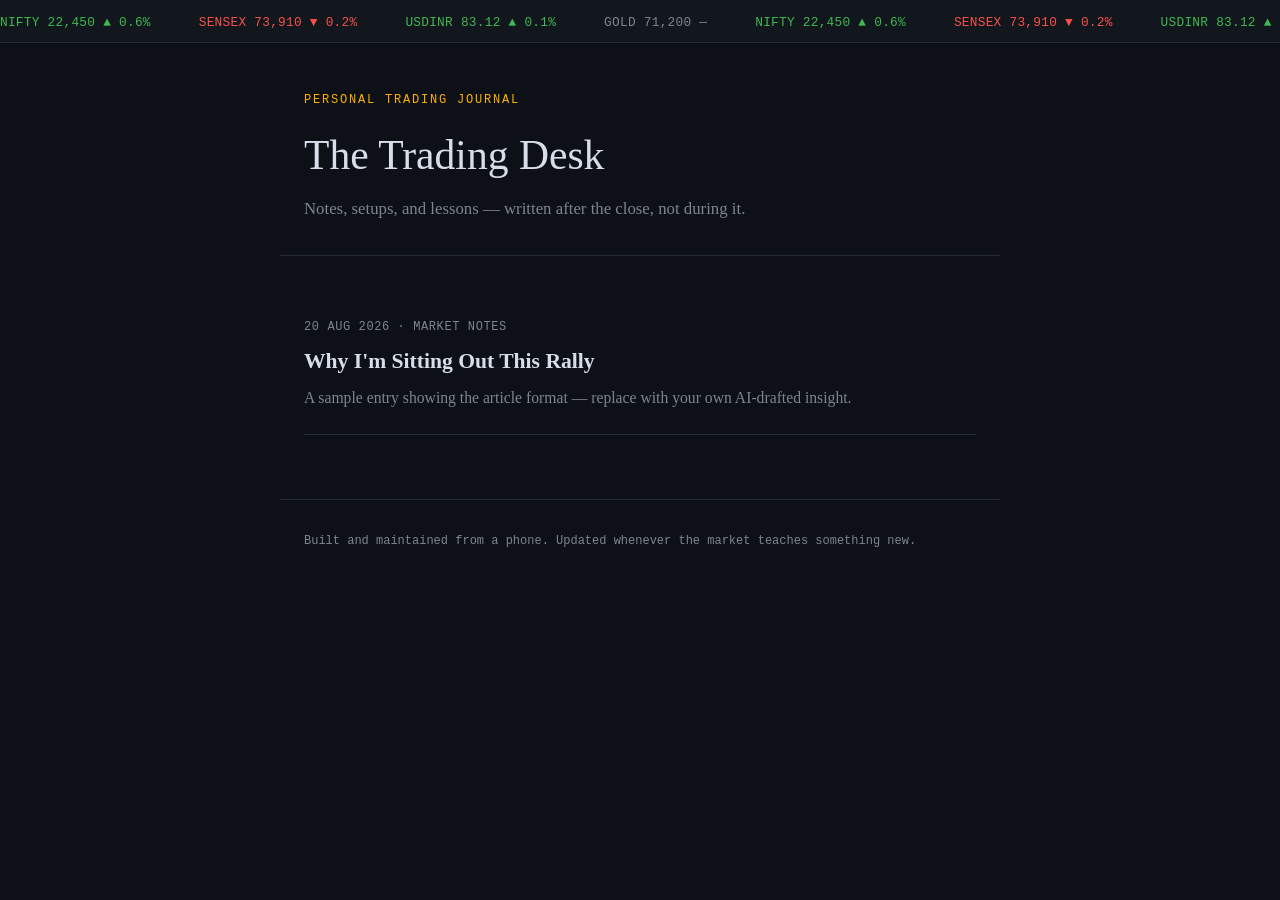
==== index.html @ 8c855058 "Initial site" ====
<!DOCTYPE html>
<html lang="en">
<head>
<meta charset="UTF-8">
<meta name="viewport" content="width=device-width, initial-scale=1.0">
<title>The Trading Desk — Notes & Insights</title>
<link rel="stylesheet" href="style.css">
</head>
<body>

<div class="ticker-bar">
  <div class="ticker-track">
    <span class="up">NIFTY 22,450 ▲ 0.6%</span>
    <span class="down">SENSEX 73,910 ▼ 0.2%</span>
    <span class="up">USDINR 83.12 ▲ 0.1%</span>
    <span>GOLD 71,200 —</span>
    <span class="up">NIFTY 22,450 ▲ 0.6%</span>
    <span class="down">SENSEX 73,910 ▼ 0.2%</span>
    <span class="up">USDINR 83.12 ▲ 0.1%</span>
    <span>GOLD 71,200 —</span>
  </div>
</div>

<header class="masthead">
  <p class="eyebrow">Personal trading journal</p>
  <h1 class="title">The Trading Desk</h1>
  <p class="subtitle">Notes, setups, and lessons — written after the close, not during it.</p>
</header>

<main id="entries">
  <a class="entry" href="articles/first-entry.html">
    <span class="entry-meta">20 AUG 2026 · MARKET NOTES</span>
    <h2 class="entry-title">Why I'm Sitting Out This Rally</h2>
    <p class="entry-excerpt">A sample entry showing the article format — replace with your own AI-drafted insight.</p>
  </a>

  <!-- New entries go above this line. Copy the block above for each new article. -->
</main>

<footer>
  Built and maintained from a phone. Updated whenever the market teaches something new.
</footer>

</body>
</html>
---- style.css ----
:root {
  --bg: #0d1117;
  --bg-raised: #12161d;
  --ink: #d8dee9;
  --ink-dim: #7d8590;
  --amber: #ffb000;
  --amber-dim: #8a6111;
  --green: #3fb950;
  --red: #f85149;
  --rule: #232b36;
  --serif: Georgia, 'Times New Roman', serif;
  --mono: 'JetBrains Mono', 'Courier New', monospace;
}

* { box-sizing: border-box; }

body {
  margin: 0;
  background: var(--bg);
  color: var(--ink);
  font-family: var(--serif);
  line-height: 1.6;
}

/* --- Ticker header: the signature element --- */
.ticker-bar {
  background: var(--bg-raised);
  border-bottom: 1px solid var(--rule);
  overflow: hidden;
  white-space: nowrap;
  padding: 8px 0;
}

.ticker-track {
  display: inline-block;
  animation: scroll-ticker 40s linear infinite;
  font-family: var(--mono);
  font-size: 0.8rem;
  letter-spacing: 0.02em;
}

.ticker-track span {
  margin-right: 2.5rem;
  color: var(--ink-dim);
}

.ticker-track .up { color: var(--green); }
.ticker-track .down { color: var(--red); }

@keyframes scroll-ticker {
  0% { transform: translateX(0); }
  100% { transform: translateX(-50%); }
}

@media (prefers-reduced-motion: reduce) {
  .ticker-track { animation: none; }
}

header.masthead {
  max-width: 720px;
  margin: 0 auto;
  padding: 3rem 1.5rem 2rem;
  border-bottom: 1px solid var(--rule);
}

.eyebrow {
  font-family: var(--mono);
  font-size: 0.75rem;
  letter-spacing: 0.15em;
  text-transform: uppercase;
  color: var(--amber);
  margin: 0 0 0.75rem;
}

h1.title {
  font-size: 2.6rem;
  margin: 0 0 0.5rem;
  color: var(--ink);
  font-weight: 400;
}

.subtitle {
  color: var(--ink-dim);
  font-size: 1.05rem;
  margin: 0;
}

main {
  max-width: 720px;
  margin: 0 auto;
  padding: 2rem 1.5rem 4rem;
}

.entry {
  display: block;
  padding: 1.5rem 0;
  border-bottom: 1px solid var(--rule);
  text-decoration: none;
  color: inherit;
}

.entry:hover .entry-title { color: var(--amber); }

.entry-meta {
  font-family: var(--mono);
  font-size: 0.75rem;
  color: var(--ink-dim);
  letter-spacing: 0.05em;
}

.entry-title {
  font-size: 1.35rem;
  margin: 0.4rem 0 0.4rem;
  color: var(--ink);
  transition: color 0.15s ease;
}

.entry-excerpt {
  color: var(--ink-dim);
  font-size: 0.98rem;
  margin: 0;
}

article.post h1 {
  font-size: 2.1rem;
  font-weight: 400;
  margin-bottom: 0.3rem;
}

article.post .post-meta {
  font-family: var(--mono);
  font-size: 0.8rem;
  color: var(--ink-dim);
  margin-bottom: 2rem;
  display: block;
}

article.post p {
  font-size: 1.05rem;
}

article.post h2 {
  font-size: 1.4rem;
  font-weight: 400;
  color: var(--amber);
  margin-top: 2.2rem;
  border-left: 3px solid var(--amber-dim);
  padding-left: 0.75rem;
}

.back-link {
  display: inline-block;
  margin-top: 2rem;
  font-family: var(--mono);
  font-size: 0.8rem;
  color: var(--amber);
  text-decoration: none;
}

footer {
  max-width: 720px;
  margin: 0 auto;
  padding: 2rem 1.5rem 3rem;
  font-family: var(--mono);
  font-size: 0.75rem;
  color: var(--ink-dim);
  border-top: 1px solid var(--rule);
}
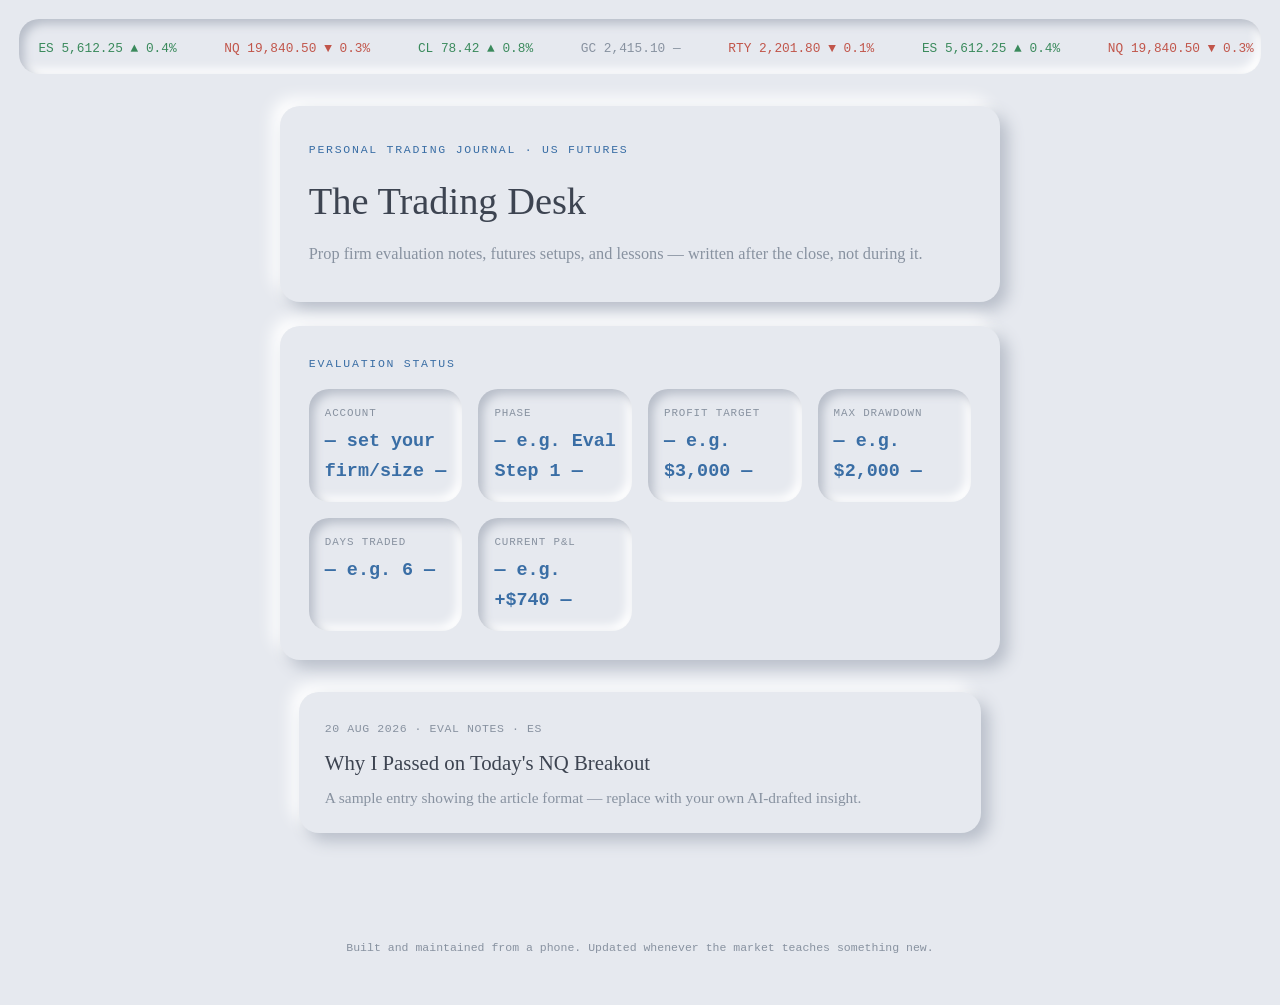
==== commit 27db0f9e: "Neomorphic redesign" ====
--- a/index.html
+++ b/index.html
@@ -8,29 +8,61 @@
 </head>
 <body>
 
-<div class="ticker-bar">
+<div class="ticker-bar pressed">
   <div class="ticker-track">
-    <span class="up">NIFTY 22,450 ▲ 0.6%</span>
-    <span class="down">SENSEX 73,910 ▼ 0.2%</span>
-    <span class="up">USDINR 83.12 ▲ 0.1%</span>
-    <span>GOLD 71,200 —</span>
-    <span class="up">NIFTY 22,450 ▲ 0.6%</span>
-    <span class="down">SENSEX 73,910 ▼ 0.2%</span>
-    <span class="up">USDINR 83.12 ▲ 0.1%</span>
-    <span>GOLD 71,200 —</span>
+    <span class="up">ES 5,612.25 ▲ 0.4%</span>
+    <span class="down">NQ 19,840.50 ▼ 0.3%</span>
+    <span class="up">CL 78.42 ▲ 0.8%</span>
+    <span>GC 2,415.10 —</span>
+    <span class="down">RTY 2,201.80 ▼ 0.1%</span>
+    <span class="up">ES 5,612.25 ▲ 0.4%</span>
+    <span class="down">NQ 19,840.50 ▼ 0.3%</span>
+    <span class="up">CL 78.42 ▲ 0.8%</span>
+    <span>GC 2,415.10 —</span>
+    <span class="down">RTY 2,201.80 ▼ 0.1%</span>
   </div>
 </div>
 
-<header class="masthead">
-  <p class="eyebrow">Personal trading journal</p>
+<header class="masthead raised">
+  <p class="eyebrow">Personal trading journal · US Futures</p>
   <h1 class="title">The Trading Desk</h1>
-  <p class="subtitle">Notes, setups, and lessons — written after the close, not during it.</p>
+  <p class="subtitle">Prop firm evaluation notes, futures setups, and lessons — written after the close, not during it.</p>
 </header>
 
+<section class="progress-panel raised">
+  <p class="eyebrow" style="margin-bottom:1rem;">Evaluation status</p>
+  <div class="progress-grid">
+    <div class="progress-item pressed">
+      <span class="progress-label">Account</span>
+      <span class="progress-value">— set your firm/size —</span>
+    </div>
+    <div class="progress-item pressed">
+      <span class="progress-label">Phase</span>
+      <span class="progress-value">— e.g. Eval Step 1 —</span>
+    </div>
+    <div class="progress-item pressed">
+      <span class="progress-label">Profit target</span>
+      <span class="progress-value">— e.g. $3,000 —</span>
+    </div>
+    <div class="progress-item pressed">
+      <span class="progress-label">Max drawdown</span>
+      <span class="progress-value">— e.g. $2,000 —</span>
+    </div>
+    <div class="progress-item pressed">
+      <span class="progress-label">Days traded</span>
+      <span class="progress-value">— e.g. 6 —</span>
+    </div>
+    <div class="progress-item pressed">
+      <span class="progress-label">Current P&L</span>
+      <span class="progress-value">— e.g. +$740 —</span>
+    </div>
+  </div>
+</section>
+
 <main id="entries">
-  <a class="entry" href="articles/first-entry.html">
-    <span class="entry-meta">20 AUG 2026 · MARKET NOTES</span>
-    <h2 class="entry-title">Why I'm Sitting Out This Rally</h2>
+  <a class="entry raised" href="articles/first-entry.html">
+    <span class="entry-meta">20 AUG 2026 · EVAL NOTES · ES</span>
+    <h2 class="entry-title">Why I Passed on Today's NQ Breakout</h2>
     <p class="entry-excerpt">A sample entry showing the article format — replace with your own AI-drafted insight.</p>
   </a>
 
--- a/style.css
+++ b/style.css
@@ -1,13 +1,12 @@
 :root {
-  --bg: #0d1117;
-  --bg-raised: #12161d;
-  --ink: #d8dee9;
-  --ink-dim: #7d8590;
-  --amber: #ffb000;
-  --amber-dim: #8a6111;
-  --green: #3fb950;
-  --red: #f85149;
-  --rule: #232b36;
+  --bg: #e6e9ef;
+  --text: #3d4451;
+  --text-dim: #8892a0;
+  --accent: #3a6ea5;
+  --up: #3a8a5c;
+  --down: #c1554a;
+  --shadow-light: #ffffff;
+  --shadow-dark: #b8bec9;
   --serif: Georgia, 'Times New Roman', serif;
   --mono: 'JetBrains Mono', 'Courier New', monospace;
 }
@@ -17,18 +16,32 @@
 body {
   margin: 0;
   background: var(--bg);
-  color: var(--ink);
+  color: var(--text);
   font-family: var(--serif);
   line-height: 1.6;
 }
 
-/* --- Ticker header: the signature element --- */
+/* Neomorphic raised surface */
+.raised {
+  background: var(--bg);
+  border-radius: 20px;
+  box-shadow: 8px 8px 16px var(--shadow-dark),
+              -8px -8px 16px var(--shadow-light);
+}
+
+/* Neomorphic pressed/inset surface */
+.pressed {
+  background: var(--bg);
+  border-radius: 20px;
+  box-shadow: inset 5px 5px 10px var(--shadow-dark),
+              inset -5px -5px 10px var(--shadow-light);
+}
+
 .ticker-bar {
-  background: var(--bg-raised);
-  border-bottom: 1px solid var(--rule);
+  margin: 1.2rem 1.2rem 0;
+  padding: 0.9rem 1.2rem;
   overflow: hidden;
   white-space: nowrap;
-  padding: 8px 0;
 }
 
 .ticker-track {
@@ -36,133 +49,165 @@
   animation: scroll-ticker 40s linear infinite;
   font-family: var(--mono);
   font-size: 0.8rem;
-  letter-spacing: 0.02em;
-}
-
-.ticker-track span {
-  margin-right: 2.5rem;
-  color: var(--ink-dim);
-}
-
-.ticker-track .up { color: var(--green); }
-.ticker-track .down { color: var(--red); }
+}
+
+.ticker-track span { margin-right: 2.5rem; color: var(--text-dim); }
+.ticker-track .up { color: var(--up); }
+.ticker-track .down { color: var(--down); }
 
 @keyframes scroll-ticker {
   0% { transform: translateX(0); }
   100% { transform: translateX(-50%); }
 }
-
 @media (prefers-reduced-motion: reduce) {
   .ticker-track { animation: none; }
 }
 
 header.masthead {
   max-width: 720px;
-  margin: 0 auto;
-  padding: 3rem 1.5rem 2rem;
-  border-bottom: 1px solid var(--rule);
+  margin: 2rem auto 1.5rem;
+  padding: 2.2rem 1.8rem;
 }
 
 .eyebrow {
   font-family: var(--mono);
-  font-size: 0.75rem;
+  font-size: 0.72rem;
   letter-spacing: 0.15em;
   text-transform: uppercase;
-  color: var(--amber);
+  color: var(--accent);
   margin: 0 0 0.75rem;
 }
 
 h1.title {
-  font-size: 2.6rem;
+  font-size: 2.4rem;
   margin: 0 0 0.5rem;
-  color: var(--ink);
   font-weight: 400;
 }
 
 .subtitle {
-  color: var(--ink-dim);
-  font-size: 1.05rem;
+  color: var(--text-dim);
+  font-size: 1.02rem;
   margin: 0;
 }
 
+.progress-panel {
+  max-width: 720px;
+  margin: 0 auto 2rem;
+  padding: 1.8rem;
+}
+
+.progress-grid {
+  display: grid;
+  grid-template-columns: repeat(auto-fit, minmax(150px, 1fr));
+  gap: 1rem;
+}
+
+.progress-item {
+  padding: 1rem;
+  display: flex;
+  flex-direction: column;
+  gap: 0.3rem;
+}
+
+.progress-label {
+  font-family: var(--mono);
+  font-size: 0.68rem;
+  letter-spacing: 0.08em;
+  text-transform: uppercase;
+  color: var(--text-dim);
+}
+
+.progress-value {
+  font-family: var(--mono);
+  font-size: 1.15rem;
+  color: var(--accent);
+  font-weight: 600;
+}
+
 main {
   max-width: 720px;
   margin: 0 auto;
-  padding: 2rem 1.5rem 4rem;
+  padding: 0 1.2rem 4rem;
 }
 
 .entry {
   display: block;
-  padding: 1.5rem 0;
-  border-bottom: 1px solid var(--rule);
+  padding: 1.4rem 1.6rem;
+  margin-bottom: 1.1rem;
   text-decoration: none;
   color: inherit;
-}
-
-.entry:hover .entry-title { color: var(--amber); }
+  transition: box-shadow 0.2s ease;
+}
+
+.entry:active {
+  box-shadow: inset 5px 5px 10px var(--shadow-dark),
+              inset -5px -5px 10px var(--shadow-light);
+}
 
 .entry-meta {
   font-family: var(--mono);
-  font-size: 0.75rem;
-  color: var(--ink-dim);
+  font-size: 0.72rem;
+  color: var(--text-dim);
   letter-spacing: 0.05em;
 }
 
 .entry-title {
-  font-size: 1.35rem;
+  font-size: 1.3rem;
   margin: 0.4rem 0 0.4rem;
-  color: var(--ink);
-  transition: color 0.15s ease;
+  font-weight: 400;
+  color: var(--text);
 }
 
 .entry-excerpt {
-  color: var(--ink-dim);
-  font-size: 0.98rem;
+  color: var(--text-dim);
+  font-size: 0.96rem;
   margin: 0;
 }
 
+article.post {
+  max-width: 720px;
+  margin: 2rem auto;
+  padding: 2rem 1.8rem;
+}
+
 article.post h1 {
-  font-size: 2.1rem;
+  font-size: 2rem;
   font-weight: 400;
   margin-bottom: 0.3rem;
 }
 
 article.post .post-meta {
   font-family: var(--mono);
-  font-size: 0.8rem;
-  color: var(--ink-dim);
-  margin-bottom: 2rem;
+  font-size: 0.78rem;
+  color: var(--text-dim);
+  margin-bottom: 1.8rem;
   display: block;
 }
 
-article.post p {
-  font-size: 1.05rem;
-}
-
 article.post h2 {
-  font-size: 1.4rem;
-  font-weight: 400;
-  color: var(--amber);
-  margin-top: 2.2rem;
-  border-left: 3px solid var(--amber-dim);
-  padding-left: 0.75rem;
+  font-size: 1.3rem;
+  font-weight: 500;
+  color: var(--accent);
+  margin-top: 2rem;
 }
 
 .back-link {
   display: inline-block;
   margin-top: 2rem;
+  padding: 0.7rem 1.2rem;
   font-family: var(--mono);
   font-size: 0.8rem;
-  color: var(--amber);
+  color: var(--accent);
   text-decoration: none;
+  border-radius: 12px;
 }
 
 footer {
   max-width: 720px;
   margin: 0 auto;
-  padding: 2rem 1.5rem 3rem;
-  font-family: var(--mono);
-  font-size: 0.75rem;
-  color: var(--ink-dim);
-  border-top: 1px solid var(--rule);
-}
+  padding: 1.5rem 1.8rem 3rem;
+  font-family: var(--mono);
+  font-size: 0.72rem;
+  color: var(--text-dim);
+  text-align: center;
+}
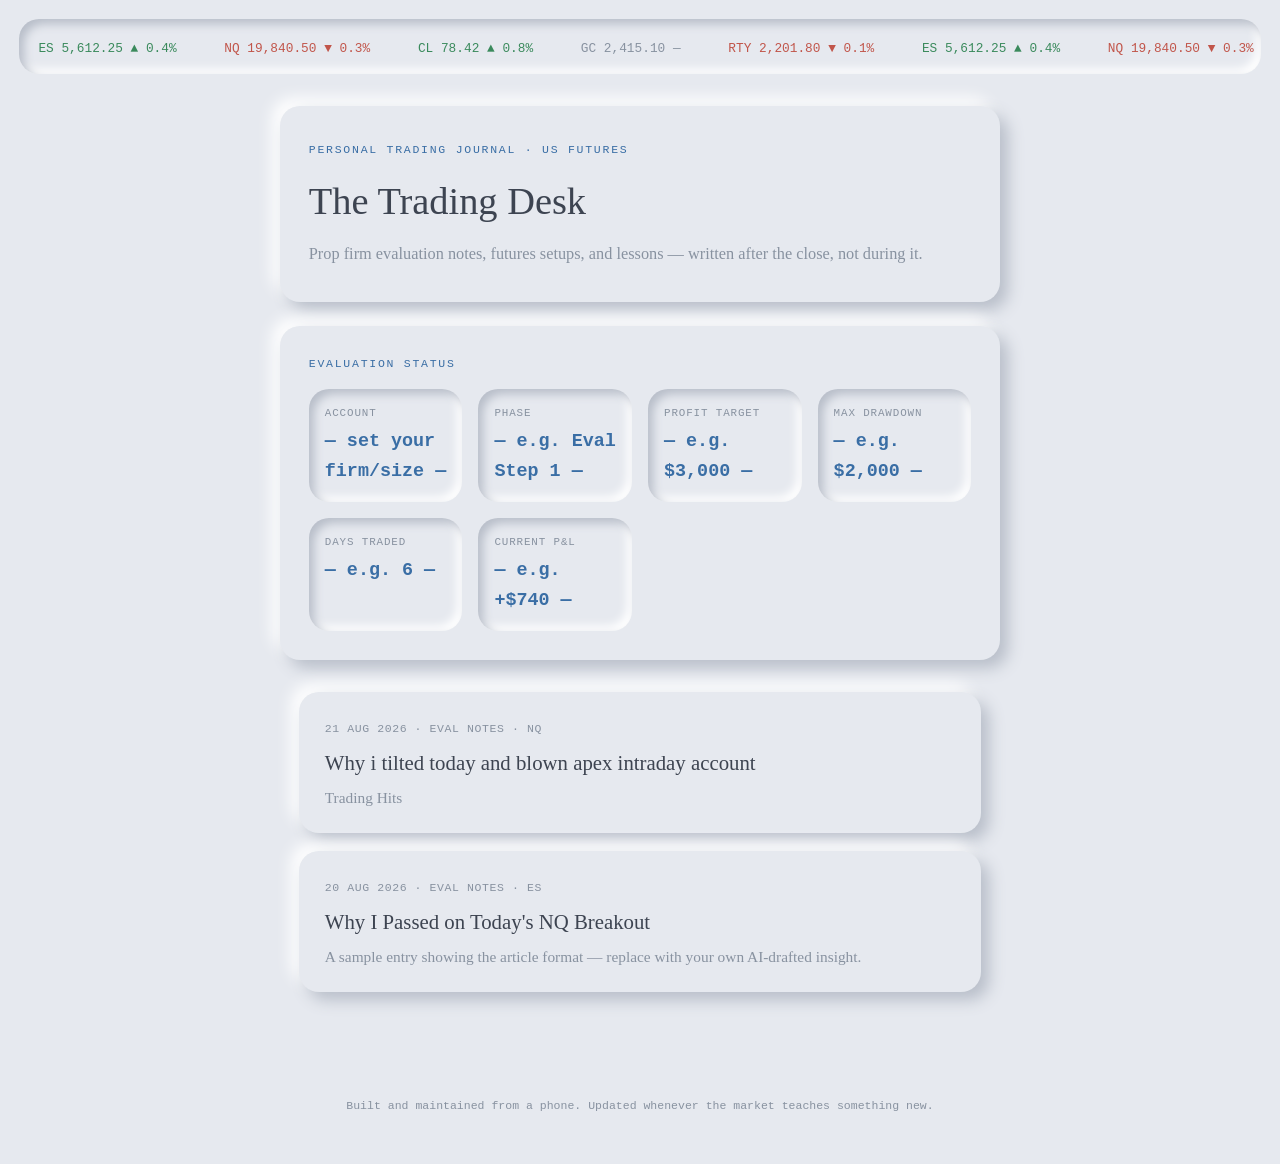
==== commit 23bce5b8: "Why i tilted" ====
--- a/index.html
+++ b/index.html
@@ -60,6 +60,12 @@
 </section>
 
 <main id="entries">
+  <a class="entry raised" href="articles/2026-08-21-why-i-tilted-today-and-blown-apex-intraday-account.html">
+    <span class="entry-meta">21 AUG 2026 &middot; EVAL NOTES &middot; NQ</span>
+    <h2 class="entry-title">Why i tilted today and blown apex intraday account</h2>
+    <p class="entry-excerpt">Trading Hits</p>
+  </a>
+
   <a class="entry raised" href="articles/first-entry.html">
     <span class="entry-meta">20 AUG 2026 · EVAL NOTES · ES</span>
     <h2 class="entry-title">Why I Passed on Today's NQ Breakout</h2>
